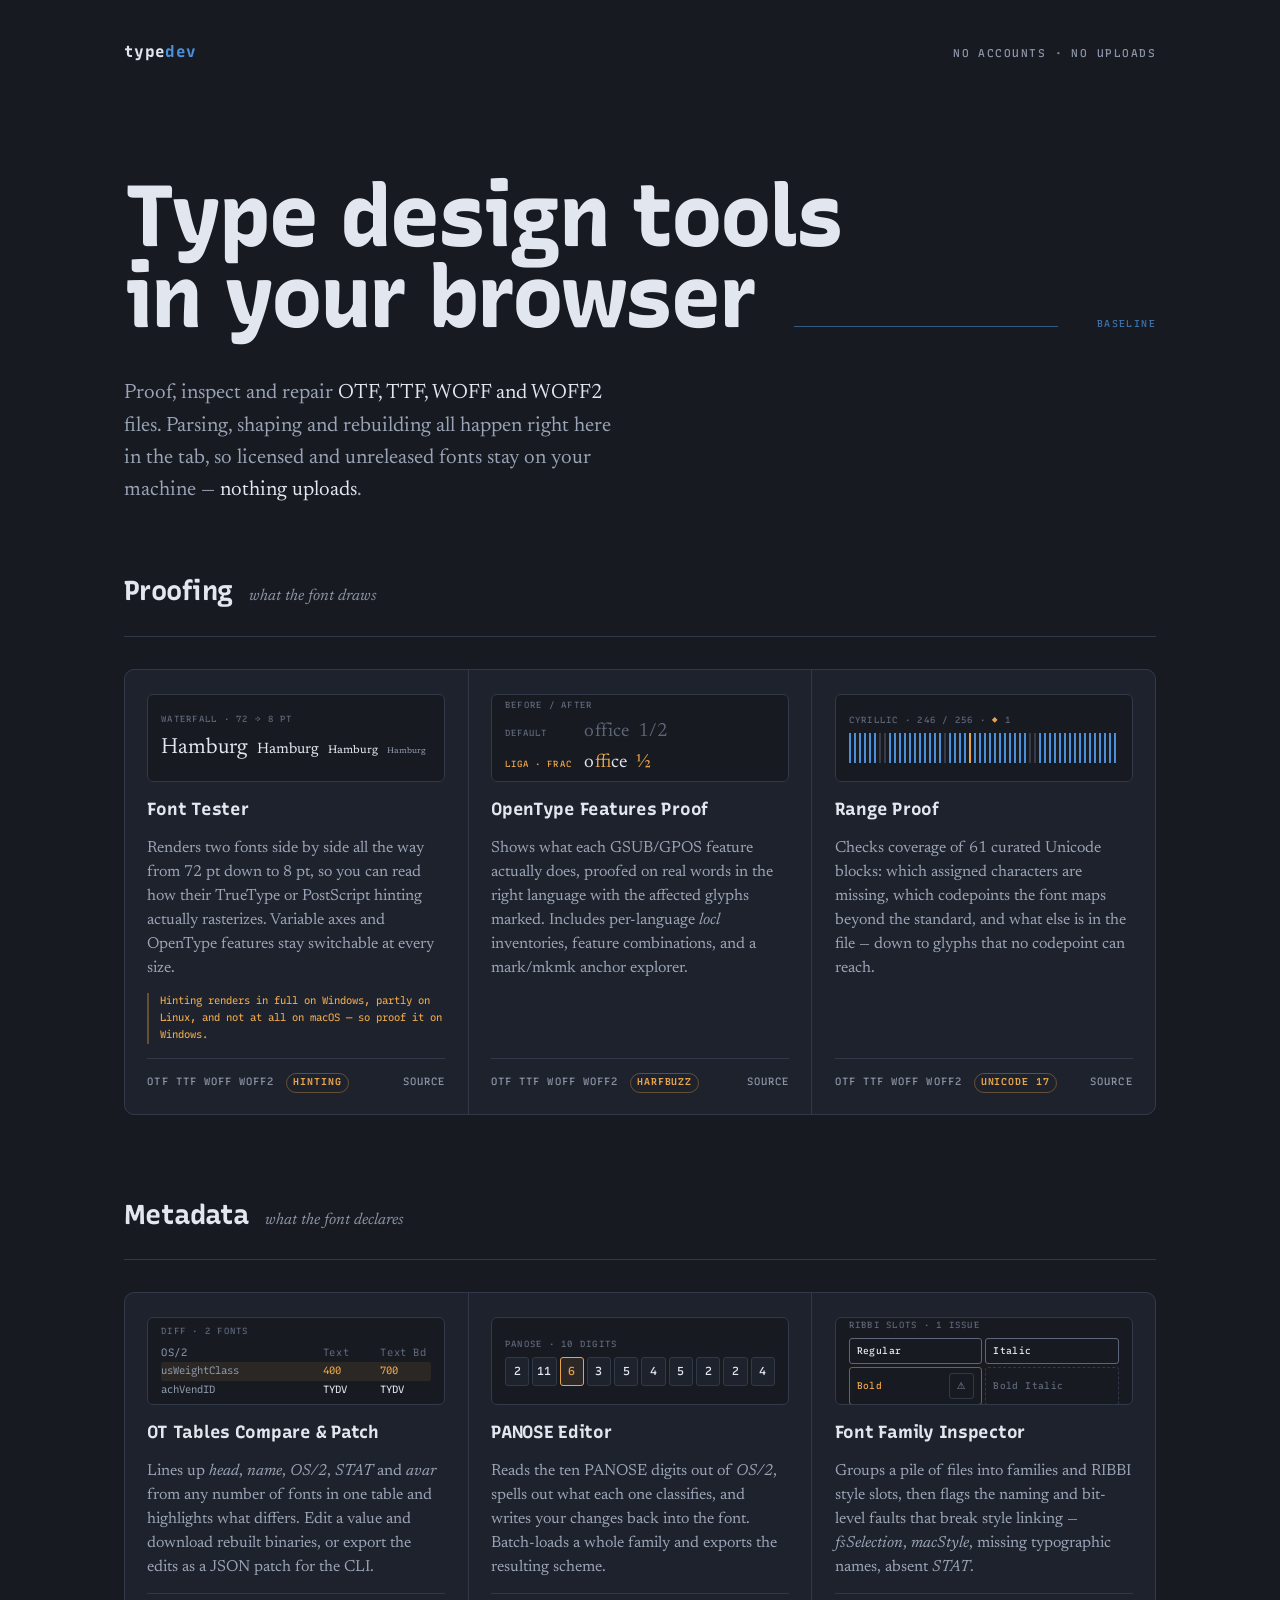
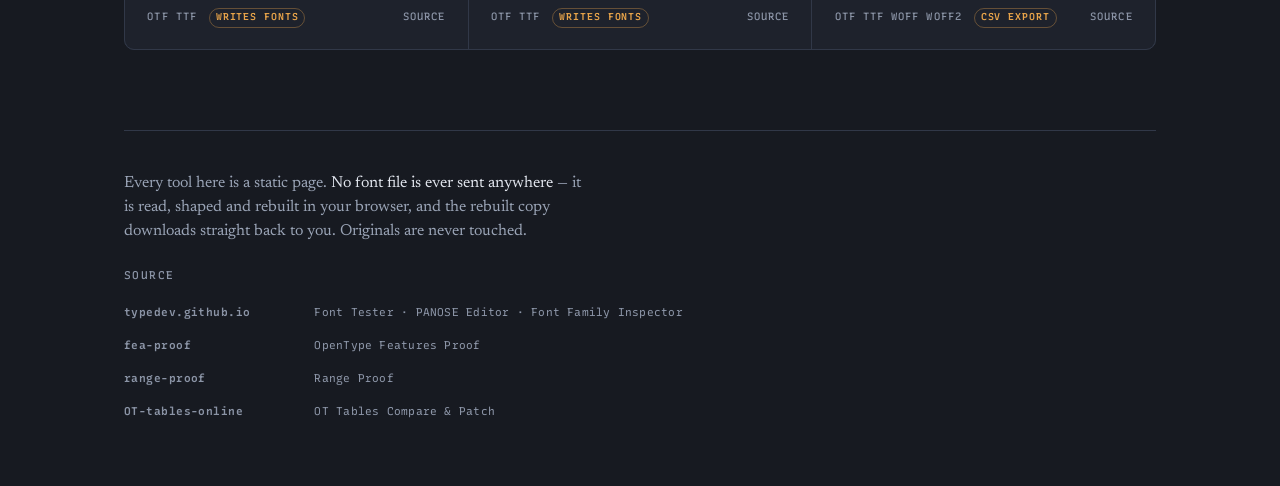
==== index.html @ 31faf6d0 "add a landing page listing every tool The site had no root index.html, so typedev.github.io/ answere" ====
<!DOCTYPE html>
<html lang="en">
<head>
<meta charset="utf-8">
<meta name="viewport" content="width=device-width, initial-scale=1">
<title>typedev — font tools</title>
<meta name="description" content="Type design tools that run in your browser: proof, inspect and repair OTF, TTF, WOFF and WOFF2 files. Everything runs client-side — the font file never leaves your machine.">
<link rel="icon" href="data:image/svg+xml,%3Csvg xmlns='http://www.w3.org/2000/svg' viewBox='0 0 32 32'%3E%3Crect width='32' height='32' rx='6' fill='%23171a21'/%3E%3Cpath d='M7 9h18v3.4h-7.1V25h-3.8V12.4H7z' fill='%234a90d9'/%3E%3C/svg%3E">
<link rel="preconnect" href="https://fonts.googleapis.com">
<link rel="preconnect" href="https://fonts.gstatic.com" crossorigin>
<link rel="stylesheet" href="https://fonts.googleapis.com/css2?family=Newsreader:ital,opsz,wght@0,6..72,300..600;1,6..72,300..600&family=Recursive:slnt,wght,CASL,CRSV,MONO@-15..0,300..1000,0..1,0..1,0..1&display=swap">
<style>
:root{
  --ground:#171a21;
  --panel:#1e222c;
  --panel-2:#252a36;
  --rule:#313848;
  --ink:#e2e6ee;
  --dim:#8b94a6;
  --dim-2:#5d6678;
  --prose-dim:#9aa4b6;
  --guide:#4a90d9;
  --mark:#e8a44a;

  --sans:'Recursive','Segoe UI',system-ui,sans-serif;
  --prose:'Newsreader',Georgia,'Times New Roman',serif;

  --pad:clamp(1.25rem,5vw,4rem);
  --maxw:1160px;
}
*{margin:0;padding:0;box-sizing:border-box}

html{-webkit-text-size-adjust:100%}
body{
  background:var(--ground);
  color:var(--ink);
  font-family:var(--sans);
  font-variation-settings:'MONO' 0,'CASL' 0,'wght' 400;
  font-size:16px;
  line-height:1.5;
  -webkit-font-smoothing:antialiased;
}
a{color:inherit}

.mono{
  font-family:var(--sans);
  font-variation-settings:'MONO' 1,'CASL' 0,'wght' 500;
  font-size:.7rem;
  letter-spacing:.13em;
  text-transform:uppercase;
  color:var(--dim);
}

.wrap{max-width:var(--maxw);margin:0 auto;padding:0 var(--pad)}

/* ── masthead ─────────────────────────────────────────── */
.masthead{
  display:flex;align-items:baseline;justify-content:space-between;
  gap:1rem;flex-wrap:wrap;
  padding-top:clamp(1.5rem,4vw,2.5rem);
}
.wordmark{
  font-size:1rem;letter-spacing:.02em;text-transform:none;
  font-variation-settings:'MONO' 1,'CASL' 0,'wght' 700;
  color:var(--ink);text-decoration:none;
}
.wordmark span{color:var(--guide)}

/* ── hero ─────────────────────────────────────────────── */
.hero{padding:clamp(3rem,10vw,7rem) 0 clamp(2.5rem,6vw,4rem)}
.lede{
  font-size:clamp(2.5rem,7.6vw,5.4rem);
  line-height:.94;
  letter-spacing:-.035em;
  font-variation-settings:'MONO' 0,'CASL' .4,'wght' 800;
}
.lede-2{display:flex;align-items:baseline;gap:.45em}
.baserule{
  flex:1 1 auto;height:1px;min-width:2rem;background:var(--guide);opacity:.55;
  transform-origin:left center;animation:draw .8s cubic-bezier(.2,.8,.3,1) .15s both;
}
@keyframes draw{from{transform:scaleX(0)}to{transform:scaleX(1)}}
.baserule-tag{
  flex:0 0 auto;font-size:.62rem;letter-spacing:.14em;
  font-variation-settings:'MONO' 1,'CASL' 0,'wght' 500;
  text-transform:uppercase;color:var(--guide);opacity:.75;
}
.hero-note{
  font-family:var(--prose);
  font-size:clamp(1.05rem,1.9vw,1.3rem);
  line-height:1.55;color:var(--prose-dim);
  max-width:46ch;margin-top:clamp(1.75rem,4vw,2.5rem);
}
.hero-note strong{color:var(--ink);font-weight:600}

/* ── section headers ──────────────────────────────────── */
.band{padding-bottom:clamp(3rem,7vw,5rem)}
.band-head{
  display:flex;align-items:baseline;gap:1rem;
  padding-bottom:1.5rem;margin-bottom:2rem;
  border-bottom:1px solid var(--rule);
}
.band-title{
  font-size:clamp(1.25rem,2.6vw,1.7rem);
  letter-spacing:-.02em;
  font-variation-settings:'MONO' 0,'CASL' .4,'wght' 700;
}
.band-gloss{
  font-family:var(--prose);font-size:1rem;color:var(--dim);
  font-style:italic;flex:1 1 12ch;
}

/* ── tool grid ────────────────────────────────────────── */
.grid{
  display:grid;gap:1px;
  background:var(--rule);
  border:1px solid var(--rule);
  border-radius:10px;overflow:hidden;
  grid-template-columns:1fr;
}
@media (min-width:880px){.grid{grid-template-columns:repeat(3,1fr)}}
.tool{
  position:relative;
  background:var(--panel);
  padding:1.5rem 1.4rem 1.3rem;
  display:flex;flex-direction:column;gap:.85rem;
  transition:background .18s ease;
}
.tool:hover,.tool:focus-within{background:var(--panel-2)}
.tool:hover .spec,.tool:focus-within .spec{border-color:rgba(74,144,217,.45)}

.tool-title{font-size:1.1rem;letter-spacing:-.015em;font-variation-settings:'MONO' 0,'CASL' .25,'wght' 700}
.tool-title a{text-decoration:none;color:var(--ink)}
.tool-title a::after{content:'';position:absolute;inset:0}
.tool:hover .tool-title a,.tool-title a:focus-visible{color:var(--guide)}
.tool-title a:focus-visible{outline:2px solid var(--guide);outline-offset:4px;border-radius:2px}

.tool-desc{
  font-family:var(--prose);
  font-size:1rem;line-height:1.5;color:var(--prose-dim);
  flex:1 1 auto;
}
.tool-note{
  font-size:.66rem;line-height:1.6;
  font-variation-settings:'MONO' 1,'CASL' 0,'wght' 450;
  color:var(--mark);
  border-left:2px solid rgba(232,164,74,.35);
  padding-left:.65rem;
}
.tool-foot{
  display:flex;align-items:baseline;gap:.75rem;flex-wrap:wrap;
  padding-top:.9rem;border-top:1px solid var(--rule);
}
.fmt{font-size:.66rem;letter-spacing:.1em}
.tag{
  flex:0 0 auto;font-size:.62rem;letter-spacing:.09em;text-transform:uppercase;
  font-variation-settings:'MONO' 1,'CASL' 0,'wght' 600;
  color:var(--mark);border:1px solid rgba(232,164,74,.35);
  border-radius:99px;padding:.15em .6em;
}
.src{
  margin-left:auto;position:relative;z-index:1;
  font-size:.66rem;letter-spacing:.1em;text-transform:uppercase;
  font-variation-settings:'MONO' 1,'CASL' 0,'wght' 500;
  color:var(--dim);text-decoration:none;white-space:nowrap;
}
.src:hover,.src:focus-visible{color:var(--guide)}

/* ── specimens: each one is a miniature of the tool's own output ── */
.spec{
  height:88px;border-radius:6px;background:var(--ground);
  border:1px solid var(--rule);
  padding:.7rem .8rem;overflow:hidden;
  transition:border-color .18s ease;
  display:flex;flex-direction:column;justify-content:center;gap:.4rem;
}
.spec-label{
  font-size:.56rem;letter-spacing:.14em;text-transform:uppercase;
  font-variation-settings:'MONO' 1,'CASL' 0,'wght' 500;
  color:var(--dim-2);
}
.hl{color:var(--mark)}

/* 1 · font tester — a size waterfall down to where hinting decides the pixel */
.s-fall{
  display:flex;align-items:baseline;gap:.55rem;
  font-family:var(--prose);color:var(--ink);white-space:nowrap;overflow:hidden;
}
.s-fall span:nth-child(1){font-size:22px}
.s-fall span:nth-child(2){font-size:15px}
.s-fall span:nth-child(3){font-size:11px}
.s-fall span:nth-child(4){font-size:8px;color:var(--dim)}

/* 2 · fea-proof — before / after on a real word */
.s-fea{display:grid;grid-template-columns:auto 1fr;gap:.15rem .8rem;align-items:baseline}
.s-fea .row{font-family:var(--prose);font-size:1.2rem;color:var(--ink);letter-spacing:.01em}
.s-fea .off{color:var(--dim-2)}
.s-fea .key{font-size:.56rem;letter-spacing:.12em;text-transform:uppercase;
  font-variation-settings:'MONO' 1,'CASL' 0,'wght' 500;color:var(--dim-2)}
.s-fea .key-on{color:var(--mark)}

/* 3 · range proof — the coverage barcode */
.s-bars{
  position:relative;height:30px;
  background-image:repeating-linear-gradient(90deg,var(--guide) 0 2px,transparent 2px 5px);
  background-repeat:repeat-x;
}
.s-bars i{position:absolute;top:0;bottom:0;width:2px}
.s-bars .miss{background:var(--ground);box-shadow:0 0 0 0 transparent}
.s-bars .miss::after{content:'';position:absolute;inset:0;background:var(--dim-2);opacity:.45}
.s-bars .odd{background:var(--ground)}
.s-bars .odd::after{content:'';position:absolute;inset:0;background:var(--mark)}

/* 4 · ot tables — side-by-side columns, the differing row marked */
.s-tbl{font-variation-settings:'MONO' 1,'CASL' 0,'wght' 400;font-size:.66rem;line-height:1.75}
.s-tbl .r{display:grid;grid-template-columns:1fr 3.2rem 3.2rem;gap:.4rem}
.s-tbl .h{color:var(--dim-2);letter-spacing:.06em}
.s-tbl .k{color:var(--dim);white-space:nowrap;overflow:hidden;text-overflow:ellipsis}
.s-tbl .v{color:var(--ink)}
.s-tbl .diff .v{color:var(--mark)}
.s-tbl .diff{background:rgba(232,164,74,.09);border-radius:2px}

/* 5 · panose — the ten digits */
.s-pan{display:flex;gap:3px}
.s-pan b{
  flex:1 1 0;text-align:center;padding:.32rem 0;border-radius:3px;
  background:var(--panel);border:1px solid var(--rule);
  font-variation-settings:'MONO' 1,'CASL' 0,'wght' 500;
  font-size:.72rem;color:var(--ink);
}
.s-pan b.edit{border-color:var(--mark);color:var(--mark);background:rgba(232,164,74,.1)}

/* 6 · family inspector — the RIBBI slots */
.s-slots{display:grid;grid-template-columns:1fr 1fr;gap:3px}
.s-slots span{
  border:1px solid var(--rule);border-radius:3px;padding:.3rem .45rem;
  font-variation-settings:'MONO' 1,'CASL' 0,'wght' 500;
  font-size:.6rem;letter-spacing:.04em;color:var(--dim);
  display:flex;justify-content:space-between;align-items:center;gap:.3rem;
}
.s-slots .filled{color:var(--ink);border-color:var(--dim-2)}
.s-slots .flag{border-color:rgba(232,164,74,.5);color:var(--mark)}
.s-slots .empty{color:var(--dim-2);border-style:dashed}

/* ── footer ───────────────────────────────────────────── */
.foot{border-top:1px solid var(--rule);padding:2.5rem 0 4rem}
.foot-line{
  font-family:var(--prose);font-size:1rem;color:var(--prose-dim);
  max-width:52ch;margin-bottom:1.5rem;
}
.foot-line strong{color:var(--ink);font-weight:600}
.repos{display:grid;gap:.55rem;max-width:60ch}
.repo{display:flex;align-items:baseline;gap:.9rem;flex-wrap:wrap}
.repo dt{flex:0 0 11rem}
.repo dt a{
  font-size:.7rem;letter-spacing:.04em;
  font-variation-settings:'MONO' 1,'CASL' 0,'wght' 600;
  color:var(--dim);text-decoration:none;
}
.repo dt a:hover,.repo dt a:focus-visible{color:var(--guide)}
.repo dd{
  font-size:.7rem;letter-spacing:.02em;
  font-variation-settings:'MONO' 1,'CASL' 0,'wght' 400;
  color:var(--dim);
}
.repos-label{display:block;margin-bottom:1rem}
@media (max-width:560px){.repo dt{flex:0 0 100%}}

/* the baseline annotation needs room to read as one; below that, drop it */
@media (max-width:760px){
  .baserule,.baserule-tag{display:none}
  .lede-2{gap:0}
}
@media (max-width:560px){
  .lede{font-size:clamp(2.15rem,9vw,3rem)}
  .spec{height:80px}
  .tool{padding:1.25rem 1.15rem 1.15rem}
}
@media (prefers-reduced-motion:reduce){
  *{transition:none!important;animation:none!important}
}
</style>
</head>
<body>

<div class="wrap">
  <header class="masthead">
    <a class="wordmark" href="./">type<span>dev</span></a>
    <span class="mono">no accounts · no uploads</span>
  </header>

  <section class="hero">
    <h1 class="lede">
      <span class="lede-1">Type design tools</span>
      <span class="lede-2">
        <span>in your browser</span>
        <i class="baserule" aria-hidden="true"></i>
        <span class="baserule-tag" aria-hidden="true">baseline</span>
      </span>
    </h1>
    <p class="hero-note">
      Proof, inspect and repair <strong>OTF, TTF, WOFF and WOFF2</strong> files.
      Parsing, shaping and rebuilding all happen right here in the tab, so licensed and
      unreleased fonts stay on your machine — <strong>nothing uploads</strong>.
    </p>
  </section>
</div>

<div class="wrap">

  <!-- ══ PROOFING ══════════════════════════════════════ -->
  <section class="band">
    <div class="band-head">
      <h2 class="band-title">Proofing</h2>
      <p class="band-gloss">what the font draws</p>
    </div>

    <div class="grid">

      <article class="tool">
        <div class="spec" aria-hidden="true">
          <span class="spec-label">waterfall · 72 → 8 pt</span>
          <div class="s-fall"><span>Hamburg</span><span>Hamburg</span><span>Hamburg</span><span>Hamburg</span></div>
        </div>
        <h3 class="tool-title"><a href="./fonttester/">Font Tester</a></h3>
        <p class="tool-desc">
          Renders two fonts side by side all the way from 72&nbsp;pt down to 8&nbsp;pt, so you
          can read how their TrueType or PostScript hinting actually rasterizes. Variable
          axes and OpenType features stay switchable at every size.
        </p>
        <p class="tool-note">
          Hinting renders in full on Windows, partly on Linux, and not at all on
          macOS — so proof it on Windows.
        </p>
        <div class="tool-foot">
          <span class="fmt mono">OTF TTF WOFF WOFF2</span>
          <span class="tag">hinting</span>
          <a class="src" href="https://github.com/typedev/typedev.github.io">source</a>
        </div>
      </article>

      <article class="tool">
        <div class="spec" aria-hidden="true">
          <span class="spec-label">before / after</span>
          <div class="s-fea">
            <span class="key">default</span><span class="row off">office &nbsp;1/2</span>
            <span class="key key-on">liga · frac</span><span class="row">o<span class="hl">ﬃ</span>ce &nbsp;<span class="hl">½</span></span>
          </div>
        </div>
        <h3 class="tool-title"><a href="./fea-proof/">OpenType Features Proof</a></h3>
        <p class="tool-desc">
          Shows what each GSUB/GPOS feature actually does, proofed on real words in the right
          language with the affected glyphs marked. Includes per-language <em>locl</em>
          inventories, feature combinations, and a mark/mkmk anchor explorer.
        </p>
        <div class="tool-foot">
          <span class="fmt mono">OTF TTF WOFF WOFF2</span>
          <span class="tag">HarfBuzz</span>
          <a class="src" href="https://github.com/typedev/fea-proof">source</a>
        </div>
      </article>

      <article class="tool">
        <div class="spec" aria-hidden="true">
          <span class="spec-label">Cyrillic · 246 / 256 · <span class="hl">◆</span> 1</span>
          <div class="s-bars">
            <i class="miss" style="left:30px"></i>
            <i class="miss" style="left:35px"></i>
            <i class="miss" style="left:95px"></i>
            <i class="miss" style="left:180px"></i>
            <i class="miss" style="left:185px"></i>
            <i class="odd"  style="left:120px"></i>
          </div>
        </div>
        <h3 class="tool-title"><a href="./rangeproof/">Range Proof</a></h3>
        <p class="tool-desc">
          Checks coverage of 61 curated Unicode blocks: which assigned characters are missing,
          which codepoints the font maps beyond the standard, and what else is in the file —
          down to glyphs that no codepoint can reach.
        </p>
        <div class="tool-foot">
          <span class="fmt mono">OTF TTF WOFF WOFF2</span>
          <span class="tag">Unicode 17</span>
          <a class="src" href="https://github.com/typedev/range-proof">source</a>
        </div>
      </article>

    </div>
  </section>

  <!-- ══ METADATA ══════════════════════════════════════ -->
  <section class="band">
    <div class="band-head">
      <h2 class="band-title">Metadata</h2>
      <p class="band-gloss">what the font declares</p>
    </div>

    <div class="grid">

      <article class="tool">
        <div class="spec" aria-hidden="true">
          <span class="spec-label">diff · 2 fonts</span>
          <div class="s-tbl">
            <div class="r h"><span class="k">OS/2</span><span>Text</span><span>Text&nbsp;Bd</span></div>
            <div class="r diff"><span class="k">usWeightClass</span><span class="v">400</span><span class="v">700</span></div>
            <div class="r"><span class="k">achVendID</span><span class="v">TYDV</span><span class="v">TYDV</span></div>
          </div>
        </div>
        <h3 class="tool-title"><a href="./ot-edit/">OT Tables Compare &amp; Patch</a></h3>
        <p class="tool-desc">
          Lines up <em>head</em>, <em>name</em>, <em>OS/2</em>, <em>STAT</em> and <em>avar</em>
          from any number of fonts in one table and highlights what differs. Edit a value and
          download rebuilt binaries, or export the edits as a JSON patch for the CLI.
        </p>
        <div class="tool-foot">
          <span class="fmt mono">OTF TTF</span>
          <span class="tag">writes fonts</span>
          <a class="src" href="https://github.com/typedev/OT-tables-online">source</a>
        </div>
      </article>

      <article class="tool">
        <div class="spec" aria-hidden="true">
          <span class="spec-label">PANOSE · 10 digits</span>
          <div class="s-pan">
            <b>2</b><b>11</b><b class="edit">6</b><b>3</b><b>5</b><b>4</b><b>5</b><b>2</b><b>2</b><b>4</b>
          </div>
        </div>
        <h3 class="tool-title"><a href="./panose/">PANOSE Editor</a></h3>
        <p class="tool-desc">
          Reads the ten PANOSE digits out of <em>OS/2</em>, spells out what each one classifies,
          and writes your changes back into the font. Batch-loads a whole family and exports
          the resulting scheme.
        </p>
        <div class="tool-foot">
          <span class="fmt mono">OTF TTF</span>
          <span class="tag">writes fonts</span>
          <a class="src" href="https://github.com/typedev/typedev.github.io">source</a>
        </div>
      </article>

      <article class="tool">
        <div class="spec" aria-hidden="true">
          <span class="spec-label">RIBBI slots · 1 issue</span>
          <div class="s-slots">
            <span class="filled">Regular</span>
            <span class="filled">Italic</span>
            <span class="flag">Bold <span>⚠</span></span>
            <span class="empty">Bold Italic</span>
          </div>
        </div>
        <h3 class="tool-title"><a href="./family-inspector/">Font Family Inspector</a></h3>
        <p class="tool-desc">
          Groups a pile of files into families and RIBBI style slots, then flags the naming and
          bit-level faults that break style linking — <em>fsSelection</em>, <em>macStyle</em>,
          missing typographic names, absent <em>STAT</em>.
        </p>
        <div class="tool-foot">
          <span class="fmt mono">OTF TTF WOFF WOFF2</span>
          <span class="tag">CSV export</span>
          <a class="src" href="https://github.com/typedev/typedev.github.io">source</a>
        </div>
      </article>

    </div>
  </section>

  <footer class="foot">
    <p class="foot-line">
      Every tool here is a static page. <strong>No font file is ever sent anywhere</strong> —
      it is read, shaped and rebuilt in your browser, and the rebuilt copy downloads straight
      back to you. Originals are never touched.
    </p>
    <span class="repos-label mono">Source</span>
    <dl class="repos">
      <div class="repo">
        <dt><a href="https://github.com/typedev/typedev.github.io">typedev.github.io</a></dt>
        <dd>Font Tester · PANOSE Editor · Font Family Inspector</dd>
      </div>
      <div class="repo">
        <dt><a href="https://github.com/typedev/fea-proof">fea-proof</a></dt>
        <dd>OpenType Features Proof</dd>
      </div>
      <div class="repo">
        <dt><a href="https://github.com/typedev/range-proof">range-proof</a></dt>
        <dd>Range Proof</dd>
      </div>
      <div class="repo">
        <dt><a href="https://github.com/typedev/OT-tables-online">OT-tables-online</a></dt>
        <dd>OT Tables Compare &amp; Patch</dd>
      </div>
    </dl>
  </footer>

</div>

</body>
</html>
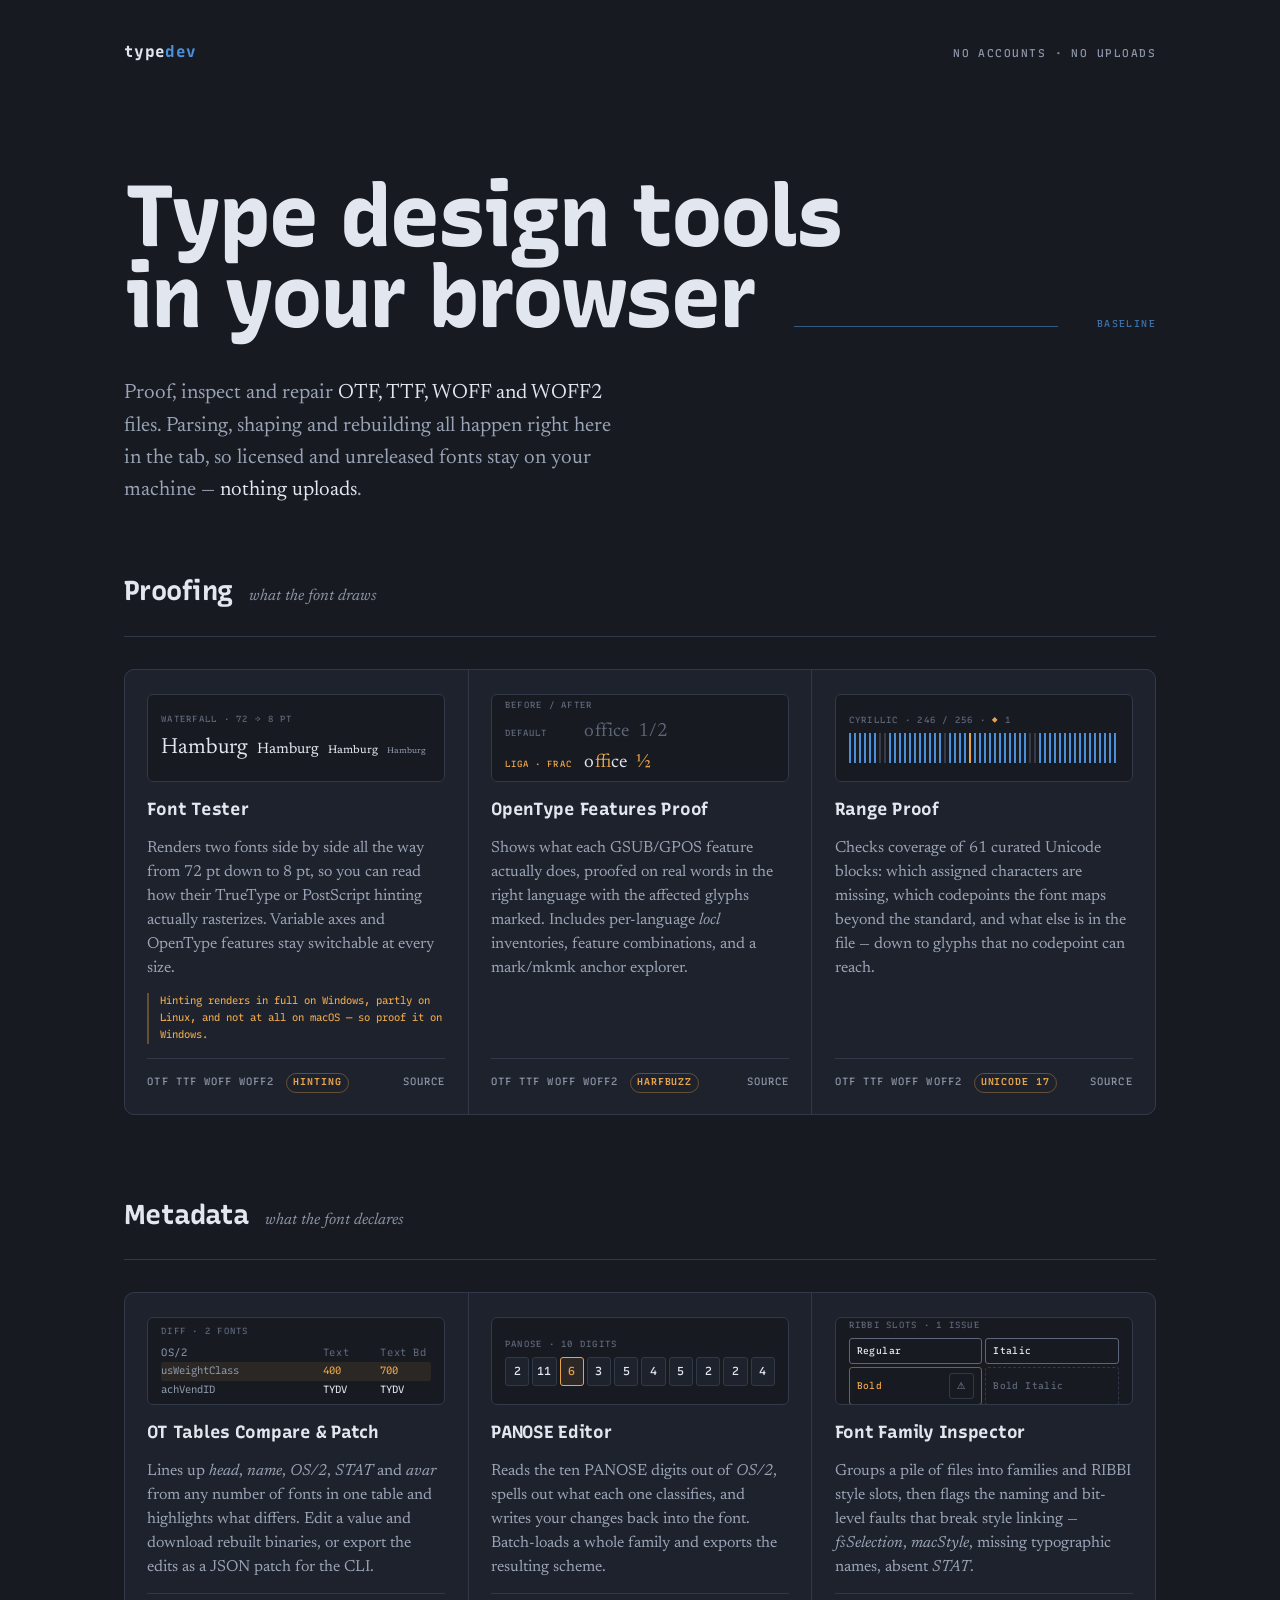
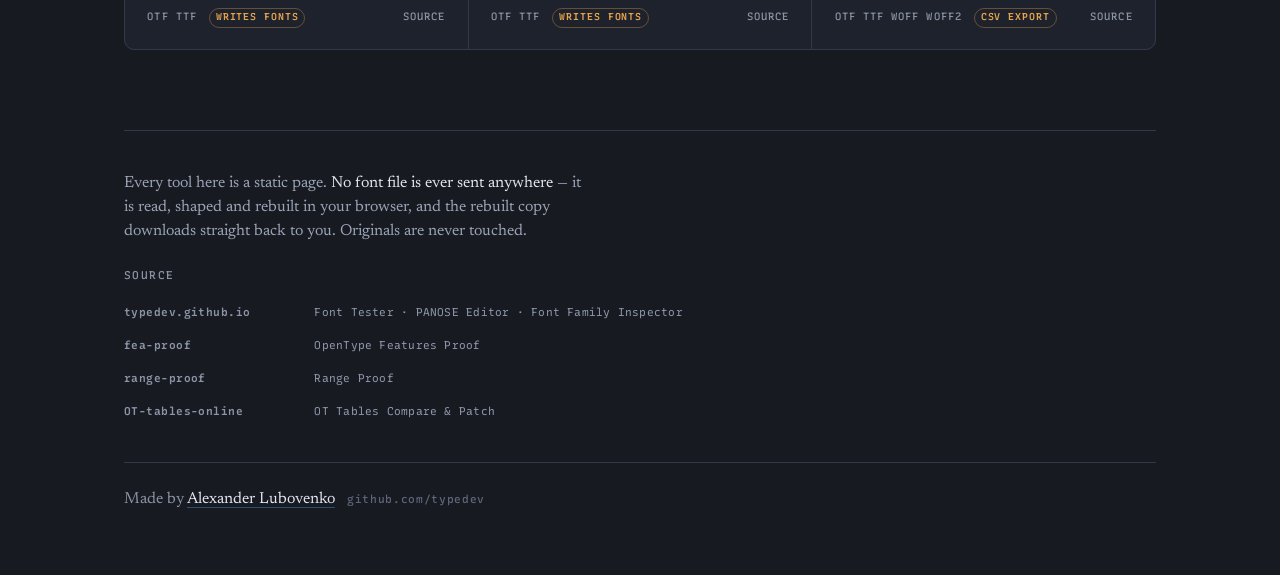
==== commit bec54e93: "credit Alexander Lubovenko as the author The site carried no byline. The landing page now closes wit" ====
--- a/index.html
+++ b/index.html
@@ -4,6 +4,7 @@
 <meta charset="utf-8">
 <meta name="viewport" content="width=device-width, initial-scale=1">
 <title>typedev — font tools</title>
+<meta name="author" content="Alexander Lubovenko">
 <meta name="description" content="Type design tools that run in your browser: proof, inspect and repair OTF, TTF, WOFF and WOFF2 files. Everything runs client-side — the font file never leaves your machine.">
 <link rel="icon" href="data:image/svg+xml,%3Csvg xmlns='http://www.w3.org/2000/svg' viewBox='0 0 32 32'%3E%3Crect width='32' height='32' rx='6' fill='%23171a21'/%3E%3Cpath d='M7 9h18v3.4h-7.1V25h-3.8V12.4H7z' fill='%234a90d9'/%3E%3C/svg%3E">
 <link rel="preconnect" href="https://fonts.googleapis.com">
@@ -249,6 +250,17 @@
   max-width:52ch;margin-bottom:1.5rem;
 }
 .foot-line strong{color:var(--ink);font-weight:600}
+.byline{
+  margin-top:2.5rem;padding-top:1.5rem;border-top:1px solid var(--rule);
+  font-family:var(--prose);font-size:1rem;color:var(--dim);
+  display:flex;align-items:baseline;gap:.75rem;flex-wrap:wrap;
+}
+.byline a{
+  color:var(--ink);text-decoration:none;
+  border-bottom:1px solid rgba(74,144,217,.45);
+}
+.byline a:hover,.byline a:focus-visible{color:var(--guide);border-bottom-color:var(--guide)}
+.byline-handle{font-size:.7rem;letter-spacing:.06em;color:var(--dim-2);text-transform:none}
 .repos{display:grid;gap:.55rem;max-width:60ch}
 .repo{display:flex;align-items:baseline;gap:.9rem;flex-wrap:wrap}
 .repo dt{flex:0 0 11rem}
@@ -490,6 +502,10 @@
         <dd>OT Tables Compare &amp; Patch</dd>
       </div>
     </dl>
+    <p class="byline">
+      <span>Made by <a href="https://github.com/typedev">Alexander Lubovenko</a></span>
+      <span class="byline-handle mono">github.com/typedev</span>
+    </p>
   </footer>
 
 </div>
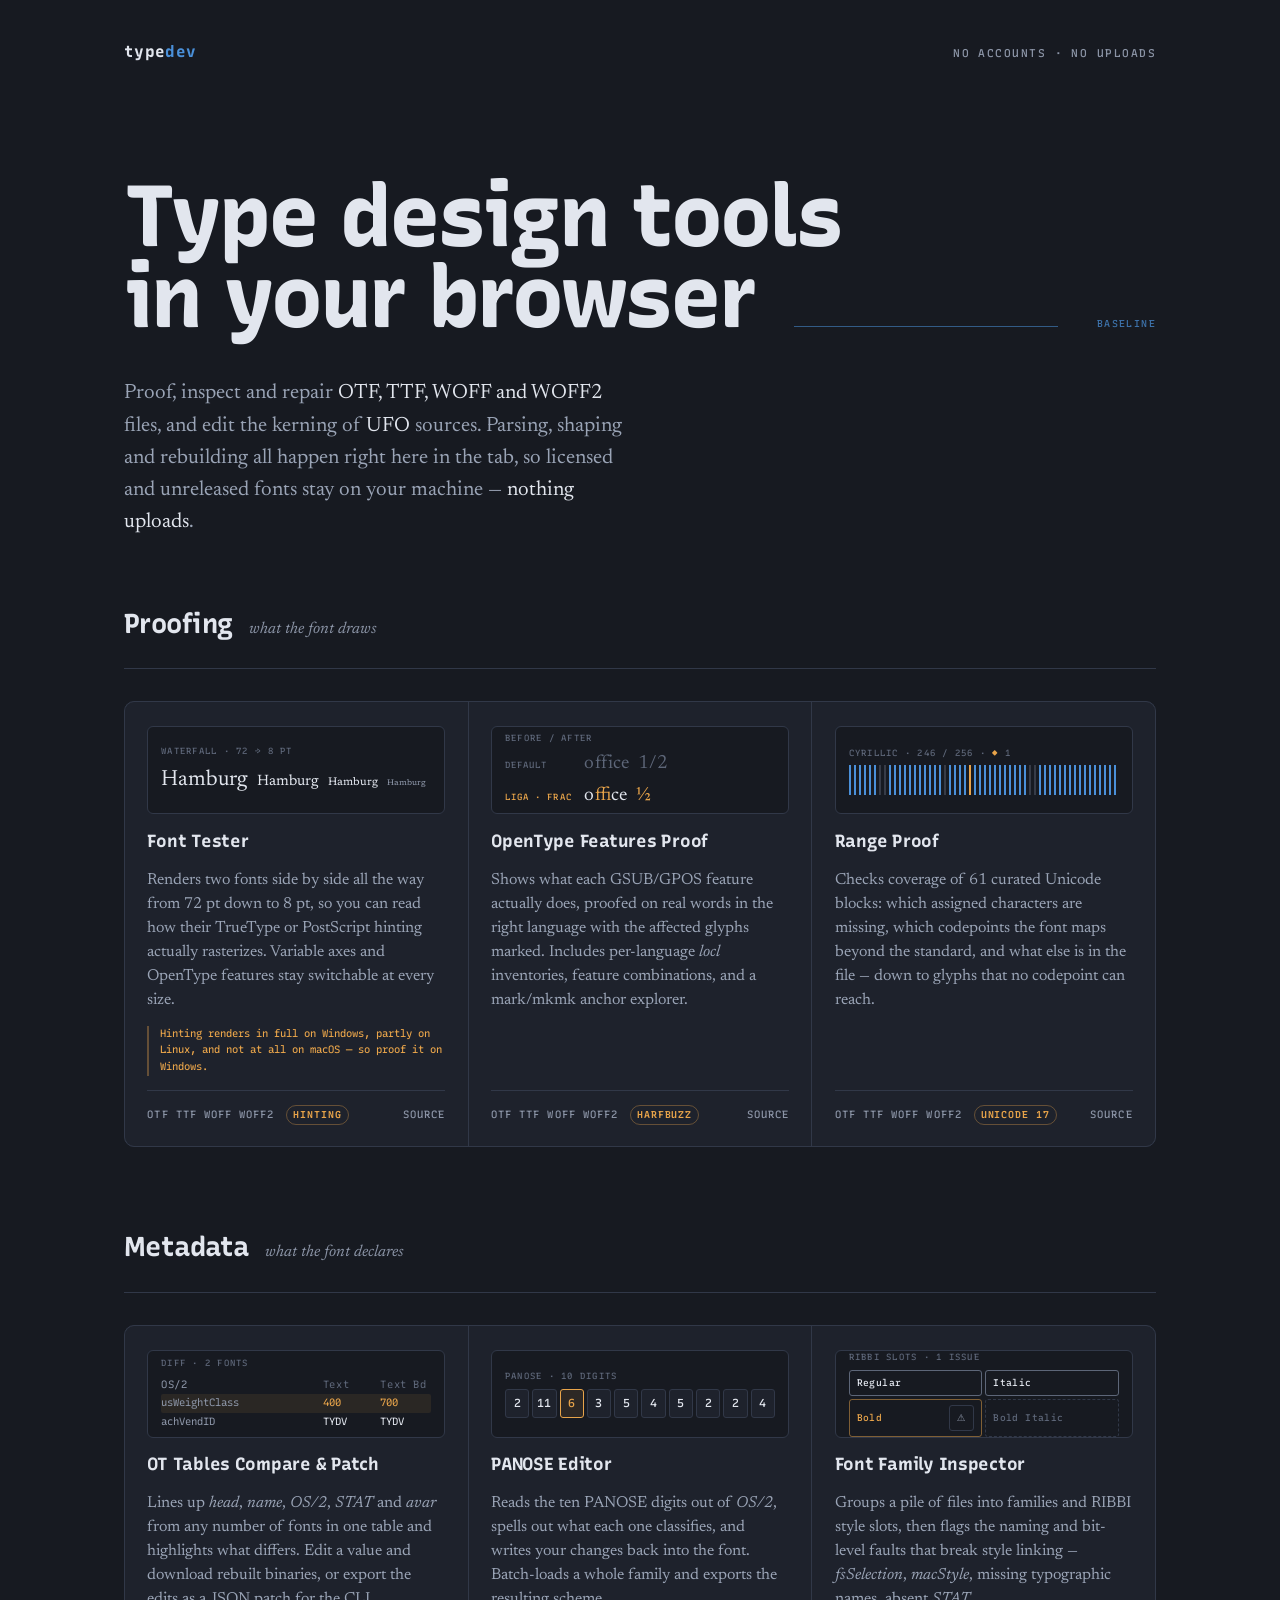
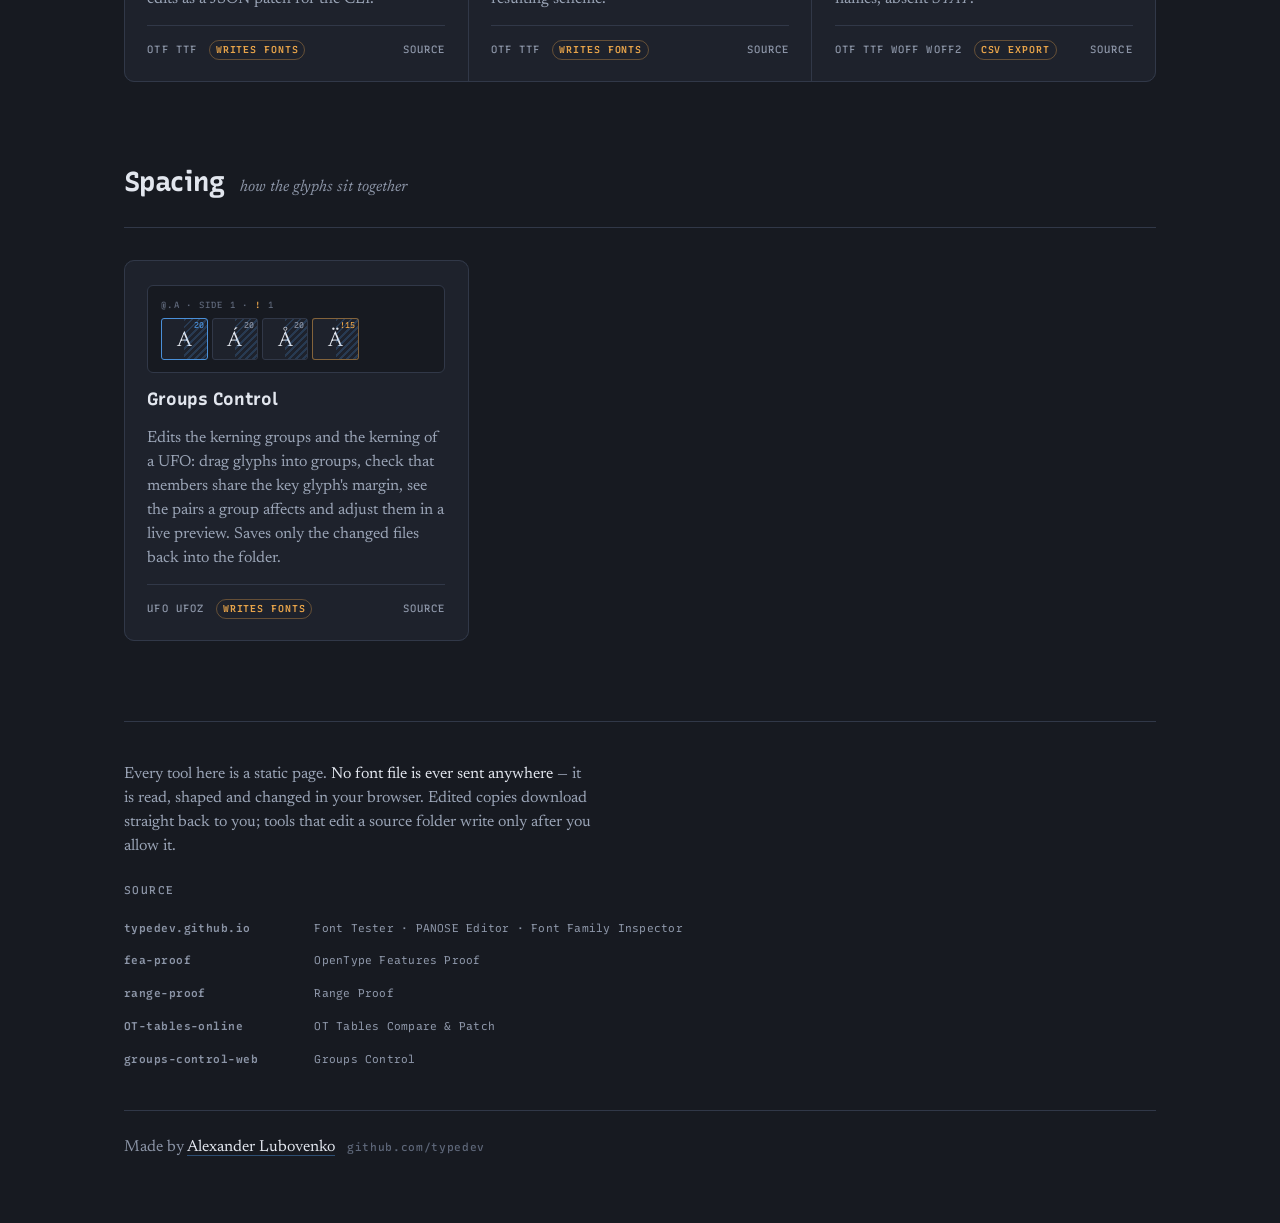
==== commit c45f5c4e: "Add Groups Control to the landing page New Spacing band with a Groups Control card linking to the pr" ====
--- a/index.html
+++ b/index.html
@@ -5,7 +5,7 @@
 <meta name="viewport" content="width=device-width, initial-scale=1">
 <title>typedev — font tools</title>
 <meta name="author" content="Alexander Lubovenko">
-<meta name="description" content="Type design tools that run in your browser: proof, inspect and repair OTF, TTF, WOFF and WOFF2 files. Everything runs client-side — the font file never leaves your machine.">
+<meta name="description" content="Type design tools that run in your browser: proof, inspect and repair OTF, TTF, WOFF and WOFF2 files, and edit the kerning of UFO sources. Everything runs client-side — the font file never leaves your machine.">
 <link rel="icon" href="data:image/svg+xml,%3Csvg xmlns='http://www.w3.org/2000/svg' viewBox='0 0 32 32'%3E%3Crect width='32' height='32' rx='6' fill='%23171a21'/%3E%3Cpath d='M7 9h18v3.4h-7.1V25h-3.8V12.4H7z' fill='%234a90d9'/%3E%3C/svg%3E">
 <link rel="preconnect" href="https://fonts.googleapis.com">
 <link rel="preconnect" href="https://fonts.gstatic.com" crossorigin>
@@ -119,7 +119,12 @@
   border-radius:10px;overflow:hidden;
   grid-template-columns:1fr;
 }
-@media (min-width:880px){.grid{grid-template-columns:repeat(3,1fr)}}
+@media (min-width:880px){
+  .grid{grid-template-columns:repeat(3,1fr)}
+  /* a band with fewer cards keeps the column width instead of showing empty cells */
+  .grid:not(:has(> :nth-child(2))){grid-template-columns:1fr;max-width:calc((100% - 4px)/3 + 2px)}
+  .grid:has(> :nth-child(2)):not(:has(> :nth-child(3))){grid-template-columns:repeat(2,1fr);max-width:calc((100% - 4px)*2/3 + 3px)}
+}
 .tool{
   position:relative;
   background:var(--panel);
@@ -242,6 +247,28 @@
 .s-slots .filled{color:var(--ink);border-color:var(--dim-2)}
 .s-slots .flag{border-color:rgba(232,164,74,.5);color:var(--mark)}
 .s-slots .empty{color:var(--dim-2);border-style:dashed}
+
+/* 7 · groups control — a kerning group: key glyph, members, the checked side hatched */
+.s-grp{display:flex;gap:4px}
+.s-grp span{
+  position:relative;width:2.9rem;height:42px;border-radius:3px;
+  border:1px solid var(--rule);background:var(--panel);
+  font-family:var(--prose);font-size:1.35rem;line-height:1;color:var(--ink);
+  display:flex;align-items:flex-end;justify-content:center;padding-bottom:6px;
+}
+.s-grp span::before{
+  content:'';position:absolute;top:0;bottom:0;right:0;width:50%;
+  background:repeating-linear-gradient(135deg,rgba(74,144,217,.22) 0 2px,transparent 2px 5px);
+}
+.s-grp i{
+  position:absolute;top:2px;right:3px;font-style:normal;
+  font-family:var(--sans);font-variation-settings:'MONO' 1,'CASL' 0,'wght' 500;
+  font-size:.52rem;color:var(--dim);
+}
+.s-grp .key{border-color:var(--guide)}
+.s-grp .key i{color:var(--guide)}
+.s-grp .flag{border-color:rgba(232,164,74,.5)}
+.s-grp .flag i{color:var(--mark)}
 
 /* ── footer ───────────────────────────────────────────── */
 .foot{border-top:1px solid var(--rule);padding:2.5rem 0 4rem}
@@ -311,8 +338,9 @@
       </span>
     </h1>
     <p class="hero-note">
-      Proof, inspect and repair <strong>OTF, TTF, WOFF and WOFF2</strong> files.
-      Parsing, shaping and rebuilding all happen right here in the tab, so licensed and
+      Proof, inspect and repair <strong>OTF, TTF, WOFF and WOFF2</strong> files, and edit
+      the kerning of <strong>UFO</strong> sources. Parsing, shaping and rebuilding all happen
+      right here in the tab, so licensed and
       unreleased fonts stay on your machine — <strong>nothing uploads</strong>.
     </p>
   </section>
@@ -477,11 +505,46 @@
     </div>
   </section>
 
+  <!-- ══ SPACING ═══════════════════════════════════════ -->
+  <section class="band">
+    <div class="band-head">
+      <h2 class="band-title">Spacing</h2>
+      <p class="band-gloss">how the glyphs sit together</p>
+    </div>
+
+    <div class="grid">
+
+      <article class="tool">
+        <div class="spec" aria-hidden="true">
+          <span class="spec-label">@.A · side 1 · <span class="hl">!</span> 1</span>
+          <div class="s-grp">
+            <span class="key">A<i>20</i></span>
+            <span>Á<i>20</i></span>
+            <span>Å<i>20</i></span>
+            <span class="flag">Ä<i>!15</i></span>
+          </div>
+        </div>
+        <h3 class="tool-title"><a href="./groups-control-web/">Groups Control</a></h3>
+        <p class="tool-desc">
+          Edits the kerning groups and the kerning of a UFO: drag glyphs into groups, check
+          that members share the key glyph's margin, see the pairs a group affects and adjust
+          them in a live preview. Saves only the changed files back into the folder.
+        </p>
+        <div class="tool-foot">
+          <span class="fmt mono">UFO UFOZ</span>
+          <span class="tag">writes fonts</span>
+          <a class="src" href="https://github.com/typedev/groups-control-web">source</a>
+        </div>
+      </article>
+
+    </div>
+  </section>
+
   <footer class="foot">
     <p class="foot-line">
       Every tool here is a static page. <strong>No font file is ever sent anywhere</strong> —
-      it is read, shaped and rebuilt in your browser, and the rebuilt copy downloads straight
-      back to you. Originals are never touched.
+      it is read, shaped and changed in your browser. Edited copies download straight back
+      to you; tools that edit a source folder write only after you allow it.
     </p>
     <span class="repos-label mono">Source</span>
     <dl class="repos">
@@ -501,6 +564,10 @@
         <dt><a href="https://github.com/typedev/OT-tables-online">OT-tables-online</a></dt>
         <dd>OT Tables Compare &amp; Patch</dd>
       </div>
+      <div class="repo">
+        <dt><a href="https://github.com/typedev/groups-control-web">groups-control-web</a></dt>
+        <dd>Groups Control</dd>
+      </div>
     </dl>
     <p class="byline">
       <span>Made by <a href="https://github.com/typedev">Alexander Lubovenko</a></span>
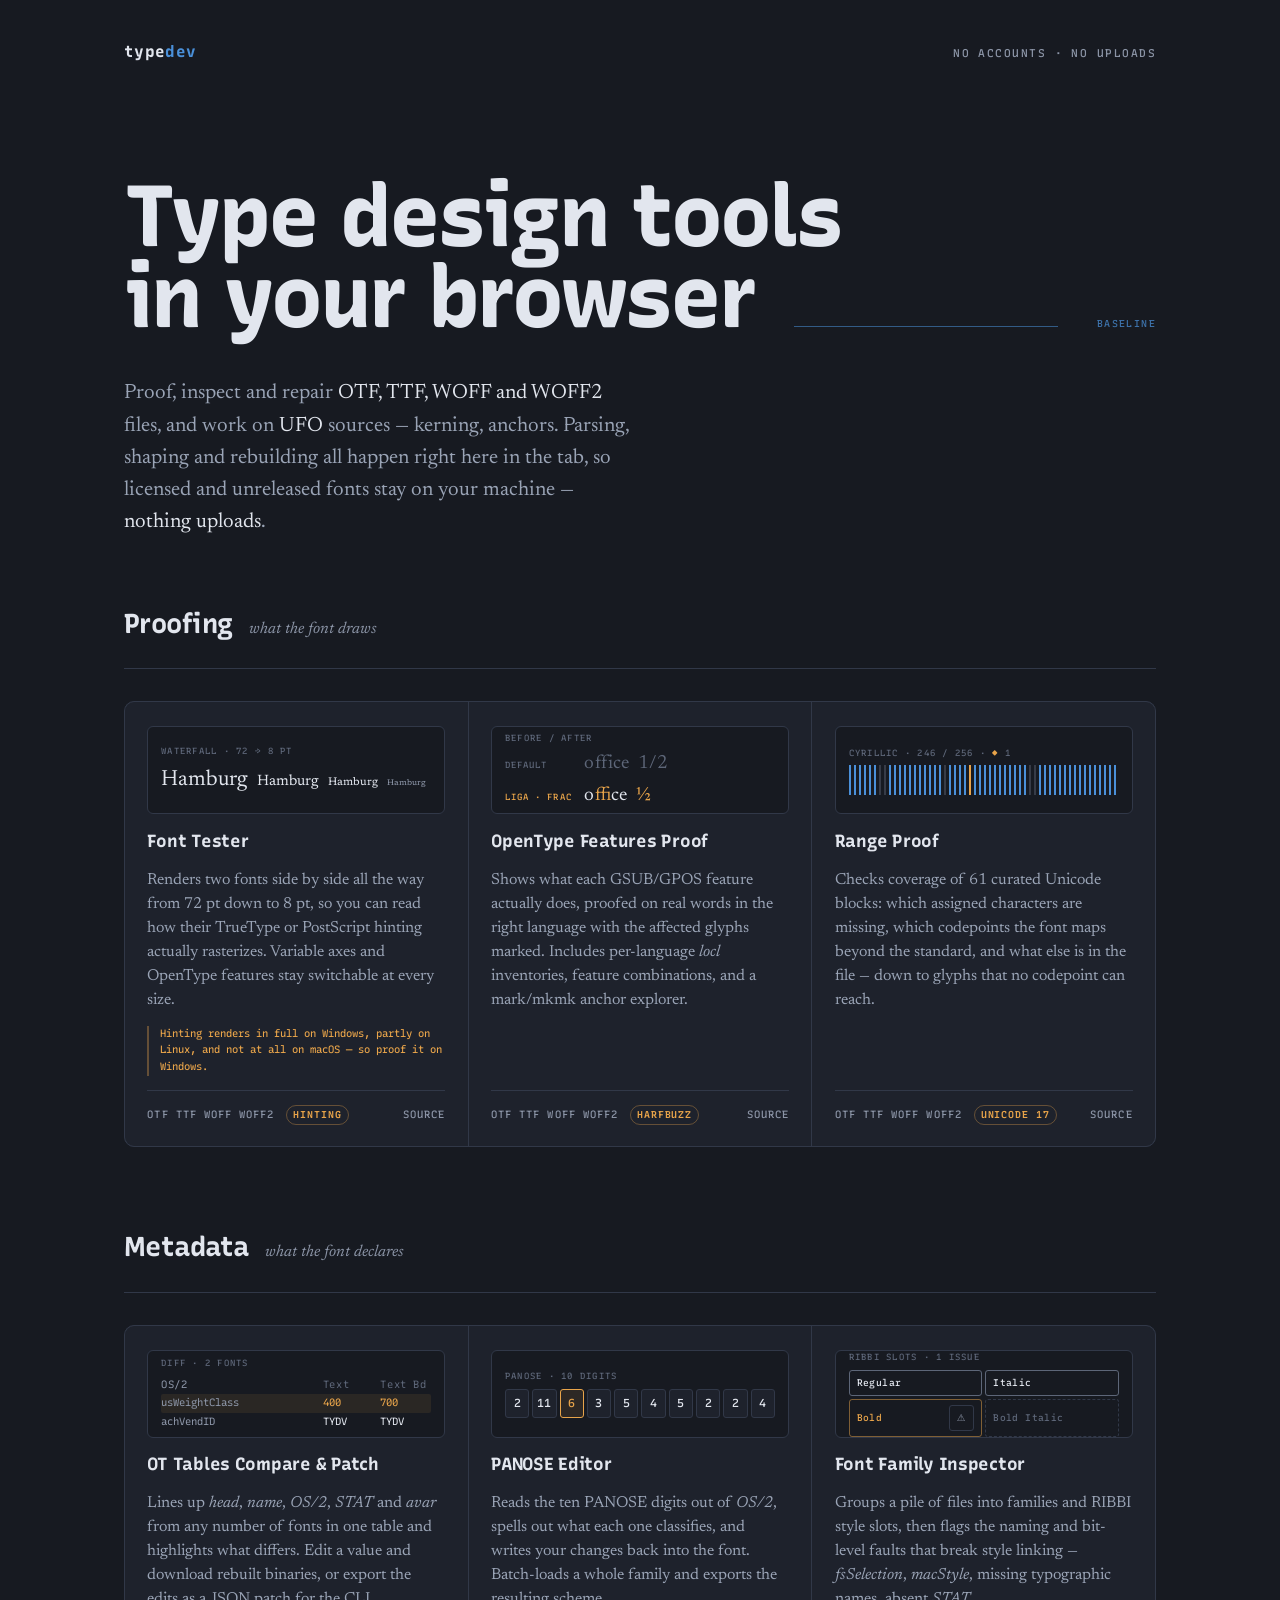
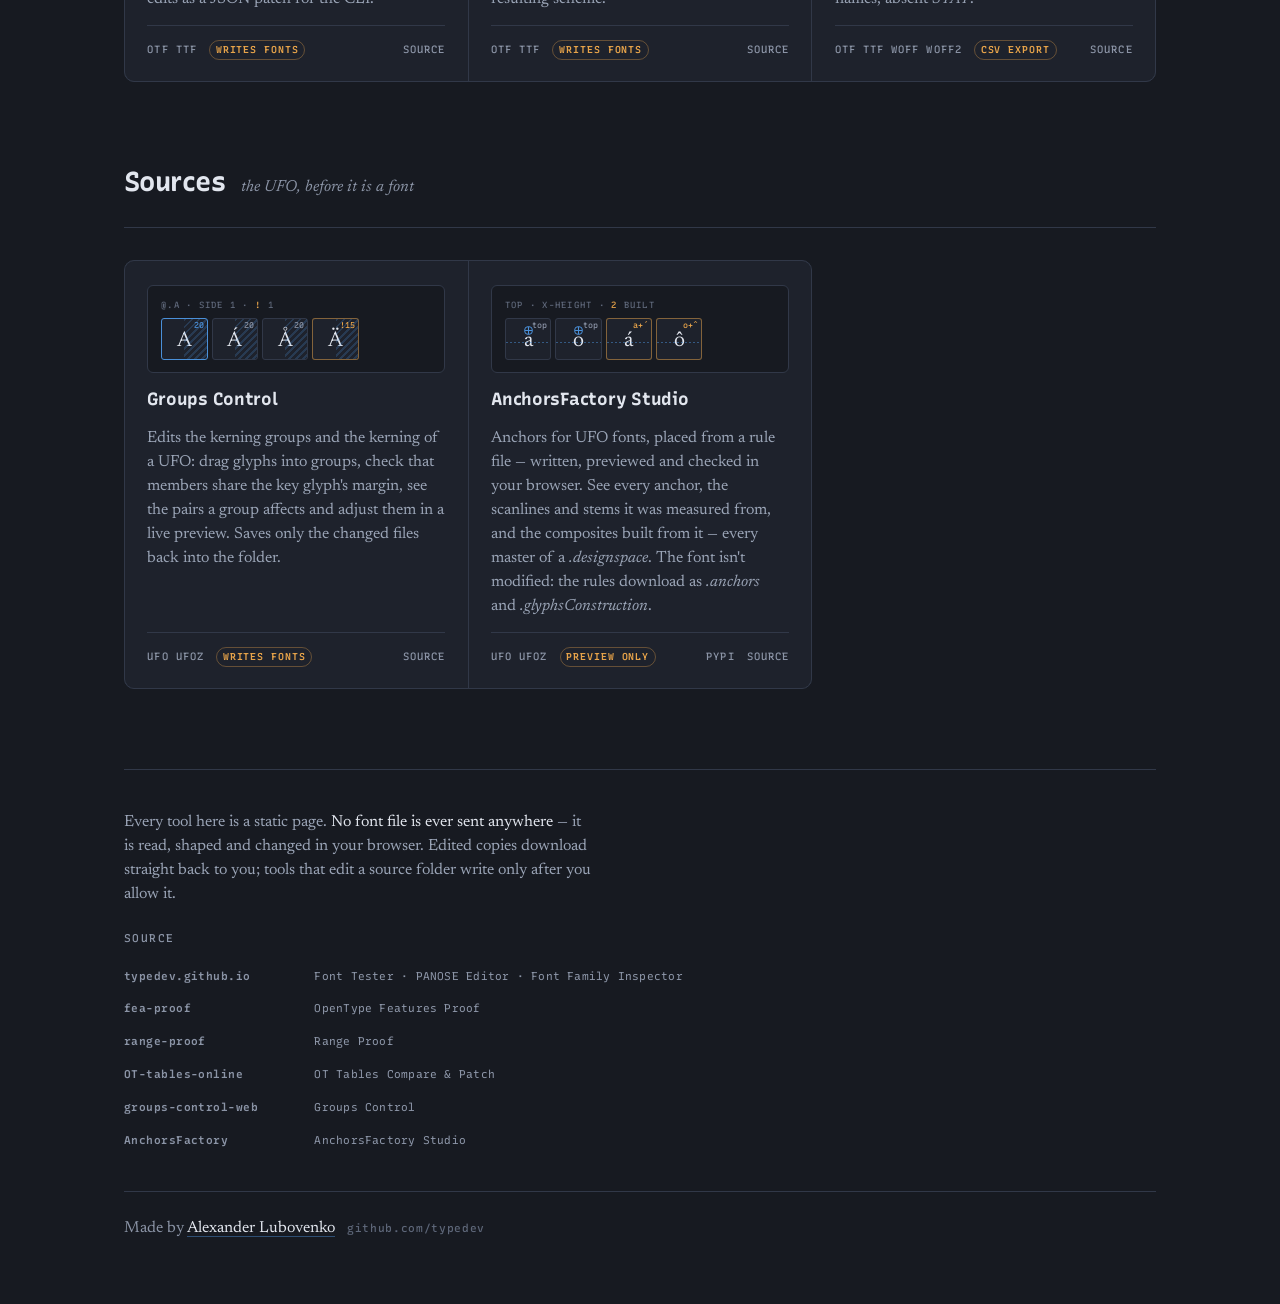
==== commit 9cc03c56: "Add AnchorsFactory Studio to the landing page New card next to Groups Control linking to the project" ====
--- a/index.html
+++ b/index.html
@@ -5,7 +5,7 @@
 <meta name="viewport" content="width=device-width, initial-scale=1">
 <title>typedev — font tools</title>
 <meta name="author" content="Alexander Lubovenko">
-<meta name="description" content="Type design tools that run in your browser: proof, inspect and repair OTF, TTF, WOFF and WOFF2 files, and edit the kerning of UFO sources. Everything runs client-side — the font file never leaves your machine.">
+<meta name="description" content="Type design tools that run in your browser: proof, inspect and repair OTF, TTF, WOFF and WOFF2 files, and work on the kerning and anchors of UFO sources. Everything runs client-side — the font file never leaves your machine.">
 <link rel="icon" href="data:image/svg+xml,%3Csvg xmlns='http://www.w3.org/2000/svg' viewBox='0 0 32 32'%3E%3Crect width='32' height='32' rx='6' fill='%23171a21'/%3E%3Cpath d='M7 9h18v3.4h-7.1V25h-3.8V12.4H7z' fill='%234a90d9'/%3E%3C/svg%3E">
 <link rel="preconnect" href="https://fonts.googleapis.com">
 <link rel="preconnect" href="https://fonts.gstatic.com" crossorigin>
@@ -170,6 +170,7 @@
   font-variation-settings:'MONO' 1,'CASL' 0,'wght' 500;
   color:var(--dim);text-decoration:none;white-space:nowrap;
 }
+.src + .src{margin-left:0}
 .src:hover,.src:focus-visible{color:var(--guide)}
 
 /* ── specimens: each one is a miniature of the tool's own output ── */
@@ -269,6 +270,33 @@
 .s-grp .key i{color:var(--guide)}
 .s-grp .flag{border-color:rgba(232,164,74,.5)}
 .s-grp .flag i{color:var(--mark)}
+
+/* 8 · anchorsfactory — anchors placed on base glyphs, composites built from them */
+.s-anc{display:flex;gap:4px}
+.s-anc span{
+  position:relative;width:2.9rem;height:42px;border-radius:3px;
+  border:1px solid var(--rule);background:var(--panel);
+  font-family:var(--prose);font-size:1.35rem;line-height:1;color:var(--ink);
+  display:flex;align-items:flex-end;justify-content:center;padding-bottom:6px;
+}
+.s-anc span::before{
+  content:'';position:absolute;left:0;right:0;bottom:16px;height:1px;
+  background-image:repeating-linear-gradient(90deg,rgba(74,144,217,.5) 0 2px,transparent 2px 4px);
+}
+.s-anc b{
+  position:absolute;left:50%;bottom:24px;width:9px;height:9px;margin-left:-4.5px;
+  border:1px solid var(--guide);border-radius:50%;
+  background:
+    linear-gradient(var(--guide),var(--guide)) center/1px 100% no-repeat,
+    linear-gradient(var(--guide),var(--guide)) center/100% 1px no-repeat;
+}
+.s-anc i{
+  position:absolute;top:2px;right:3px;font-style:normal;
+  font-family:var(--sans);font-variation-settings:'MONO' 1,'CASL' 0,'wght' 500;
+  font-size:.52rem;color:var(--dim);
+}
+.s-anc .built{border-color:rgba(232,164,74,.5)}
+.s-anc .built i{color:var(--mark)}
 
 /* ── footer ───────────────────────────────────────────── */
 .foot{border-top:1px solid var(--rule);padding:2.5rem 0 4rem}
@@ -338,8 +366,8 @@
       </span>
     </h1>
     <p class="hero-note">
-      Proof, inspect and repair <strong>OTF, TTF, WOFF and WOFF2</strong> files, and edit
-      the kerning of <strong>UFO</strong> sources. Parsing, shaping and rebuilding all happen
+      Proof, inspect and repair <strong>OTF, TTF, WOFF and WOFF2</strong> files, and work on
+      <strong>UFO</strong> sources — kerning, anchors. Parsing, shaping and rebuilding all happen
       right here in the tab, so licensed and
       unreleased fonts stay on your machine — <strong>nothing uploads</strong>.
     </p>
@@ -505,11 +533,11 @@
     </div>
   </section>
 
-  <!-- ══ SPACING ═══════════════════════════════════════ -->
+  <!-- ══ SOURCES ═══════════════════════════════════════ -->
   <section class="band">
     <div class="band-head">
-      <h2 class="band-title">Spacing</h2>
-      <p class="band-gloss">how the glyphs sit together</p>
+      <h2 class="band-title">Sources</h2>
+      <p class="band-gloss">the UFO, before it is a font</p>
     </div>
 
     <div class="grid">
@@ -534,6 +562,31 @@
           <span class="fmt mono">UFO UFOZ</span>
           <span class="tag">writes fonts</span>
           <a class="src" href="https://github.com/typedev/groups-control-web">source</a>
+        </div>
+      </article>
+
+      <article class="tool">
+        <div class="spec" aria-hidden="true">
+          <span class="spec-label">top · x-height · <span class="hl">2</span> built</span>
+          <div class="s-anc">
+            <span>a<b></b><i>top</i></span>
+            <span>o<b></b><i>top</i></span>
+            <span class="built">á<i>a+´</i></span>
+            <span class="built">ô<i>o+ˆ</i></span>
+          </div>
+        </div>
+        <h3 class="tool-title"><a href="./AnchorsFactory/">AnchorsFactory Studio</a></h3>
+        <p class="tool-desc">
+          Anchors for UFO fonts, placed from a rule file — written, previewed and checked in
+          your browser. See every anchor, the scanlines and stems it was measured from, and the
+          composites built from it — every master of a <em>.designspace</em>. The font isn't modified: the rules
+          download as <em>.anchors</em> and <em>.glyphsConstruction</em>.
+        </p>
+        <div class="tool-foot">
+          <span class="fmt mono">UFO UFOZ</span>
+          <span class="tag">preview only</span>
+          <a class="src" href="https://pypi.org/project/anchorsfactory/">PyPI</a>
+          <a class="src" href="https://github.com/typedev/AnchorsFactory">source</a>
         </div>
       </article>
 
@@ -568,6 +621,10 @@
         <dt><a href="https://github.com/typedev/groups-control-web">groups-control-web</a></dt>
         <dd>Groups Control</dd>
       </div>
+      <div class="repo">
+        <dt><a href="https://github.com/typedev/AnchorsFactory">AnchorsFactory</a></dt>
+        <dd>AnchorsFactory Studio</dd>
+      </div>
     </dl>
     <p class="byline">
       <span>Made by <a href="https://github.com/typedev">Alexander Lubovenko</a></span>
